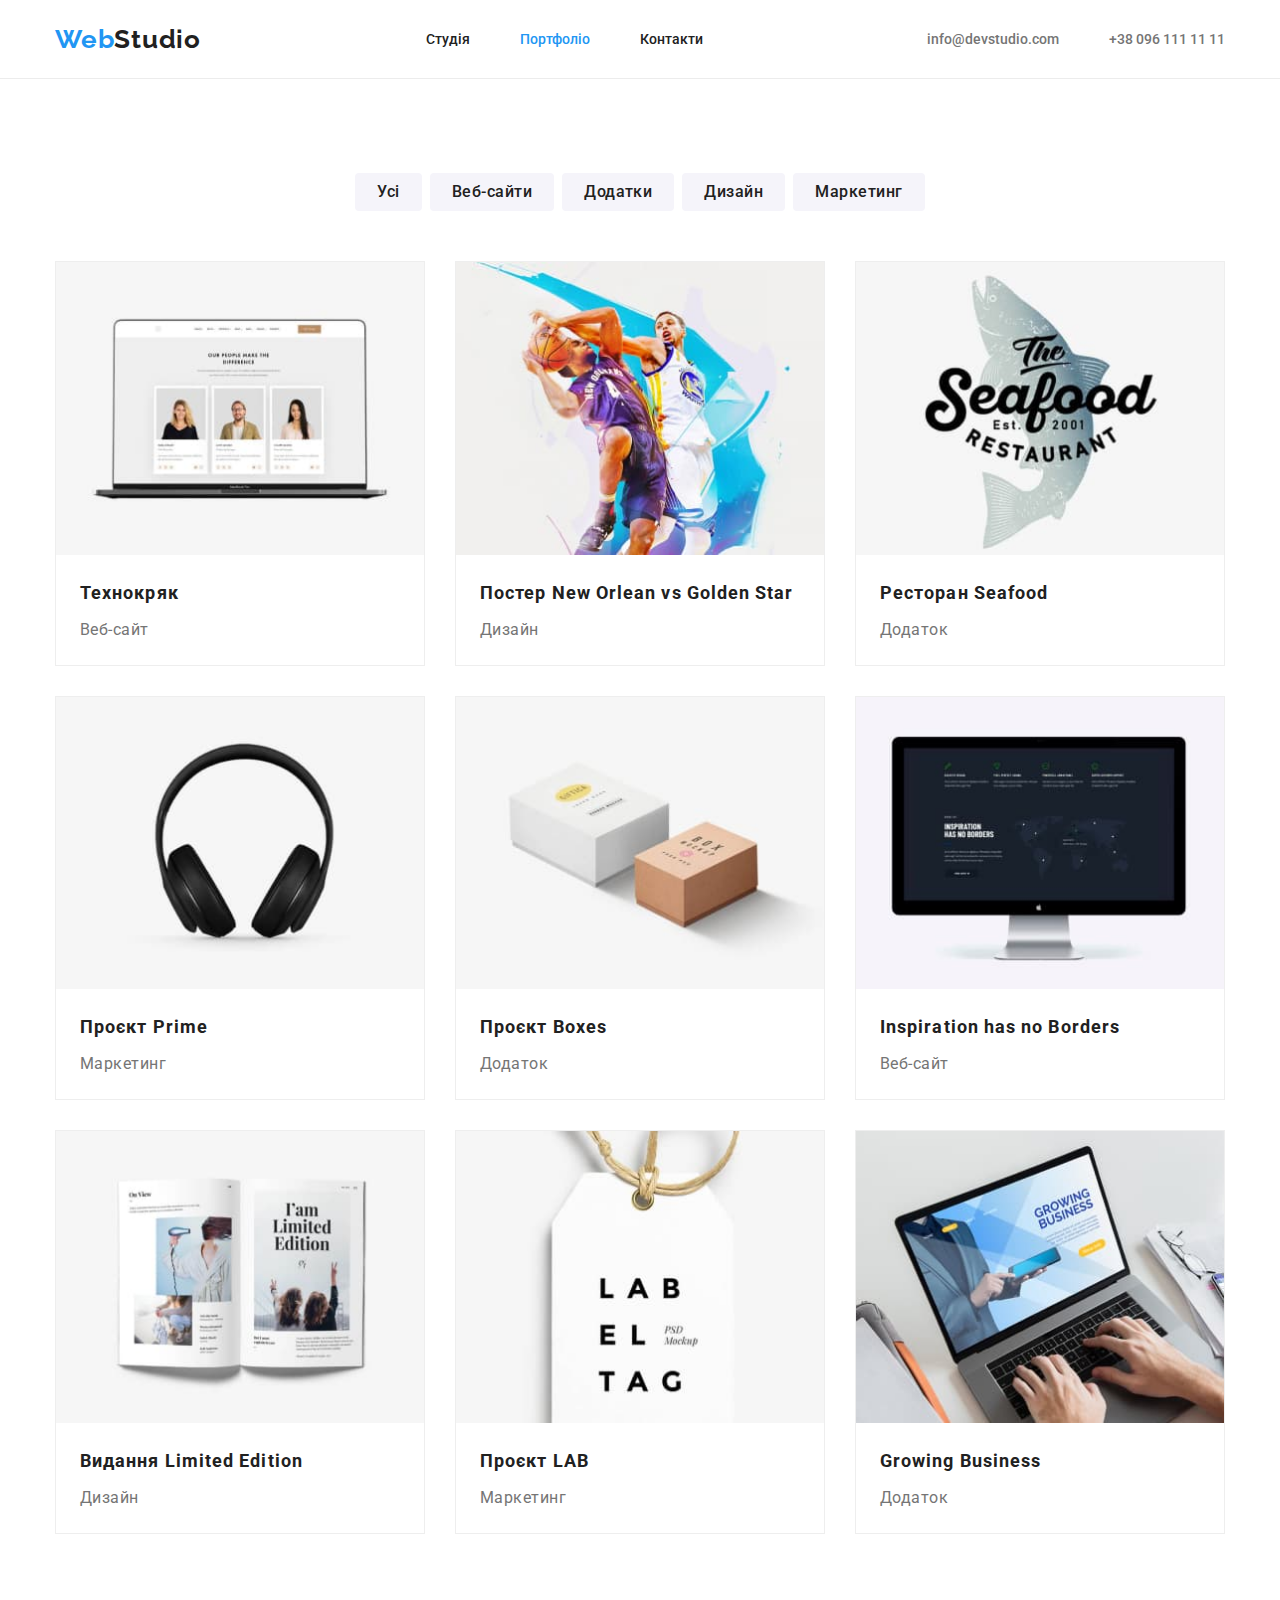
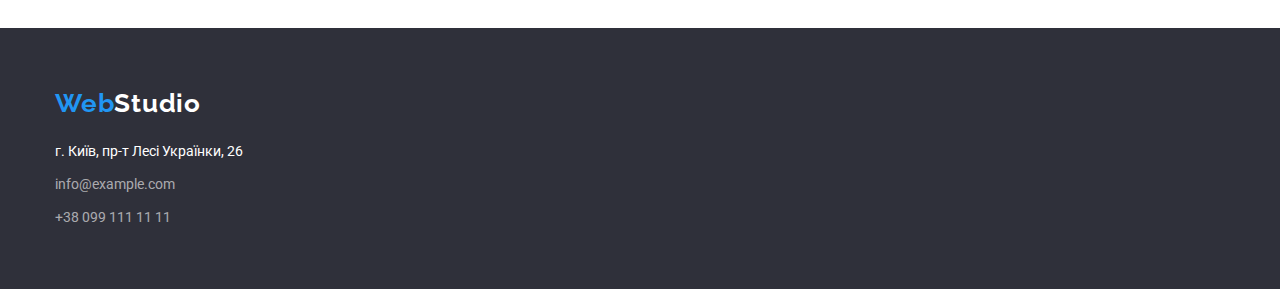
==== portfolio.html @ 7d808820 "Done almost 75%" ====
<!DOCTYPE html>
<html lang="uk">
  <head>
    <meta charset="UTF-8" />
    <meta http-equiv="X-UA-Compatible" content="IE=edge" />
    <meta name="viewport" content="width=device-width, initial-scale=1.0" />
    <title>Портфоліо</title>
    <link
      href="https://fonts.googleapis.com/css2?family=Raleway:wght@700&family=Roboto:wght@400;500;700;900&display=swap"
      rel="stylesheet"
    />
    <link rel="stylesheet" href="./css/modern-normalize.css" />
    <link rel="stylesheet" href="./css/style.css" />
  </head>
  <body>
    <!-- HEADER -->
    <header>
      <div class="container header">
        <a href="./index.html" class="header-logo"><span>Web</span>Studio</a>
        <nav>
          <ul class="header-list">
            <li class="header-item">
              <a href="./index.html" class="header-link">Студія</a>
            </li>
            <li class="header-item">
              <a href="./portfolio.html" class="header-link special current"
                >Портфоліо</a
              >
            </li>
            <li class="header-item">
              <a href="#" class="header-link">Контакти</a>
            </li>
          </ul>
        </nav>
        <ul class="header-list">
          <li class="header-item">
            <a href="mailto:info@devstudio.com" class="header-contact special"
              >info@devstudio.com</a
            >
          </li>
          <li class="header-item">
            <a href="tel:+380961111111" class="header-contact"
              >+38 096 111 11 11</a
            >
          </li>
        </ul>
      </div>
    </header>
    <!-- MAIN -->
    <main>
      <!-- FIRST SECTION -->
      <section class="portfolio section">
        <div class="container">
          <h1 class="visually-hidden">Портфоліо</h1>
          <ul class="buttons-list">
            <li class="buttons-item">
              <button type="button" class="btn">Усі</button>
            </li>
            <li class="buttons-item">
              <button type="button" class="btn">Веб-сайти</button>
            </li>
            <li class="buttons-item">
              <button type="button" class="btn">Додатки</button>
            </li>
            <li class="buttons-item">
              <button type="button" class="btn">Дизайн</button>
            </li>
            <li class="buttons-item">
              <button type="button" class="btn">Маркетинг</button>
            </li>
          </ul>
          <ul class="portfolio-cards">
            <li class="portfolio-item">
              <a href="" class="portfolio-link">
                <img
                  src="./images/img.jpg"
                  alt="Веб-сайт"
                  width="370"
                  class="portfolio-img"
                />
                <div class="portfolio-content">
                  <h2 class="portfolio-title">Технокряк</h2>
                  <p class="portfolio-text">Веб-сайт</p>
                </div>
              </a>
            </li>
            <li class="portfolio-item">
              <a href="" class="portfolio-link">
                <img
                  src="./images/2img.jpg"
                  alt="Дизайн"
                  width="370"
                  class="portfolio-img"
                />
                <div class="portfolio-content">
                  <h2 class="portfolio-title">
                    Постер New Orlean vs Golden Star
                  </h2>
                  <p class="portfolio-text">Дизайн</p>
                </div>
              </a>
            </li>
            <li class="portfolio-item">
              <a href="" class="portfolio-link">
                <img
                  src="./images/3img.jpg"
                  alt="Додаток"
                  width="370"
                  class="portfolio-img"
                />
                <div class="portfolio-content">
                  <h2 class="portfolio-title">Ресторан Seafood</h2>
                  <p class="portfolio-text">Додаток</p>
                </div>
              </a>
            </li>
            <li class="portfolio-item">
              <a href="" class="portfolio-link">
                <img
                  src="./images/4img.jpg"
                  alt="Маркетинг"
                  width="370"
                  class="portfolio-img"
                />
                <div class="portfolio-content">
                  <h2 class="portfolio-title">Проєкт Prime</h2>
                  <p class="portfolio-text">Маркетинг</p>
                </div>
              </a>
            </li>
            <li class="portfolio-item">
              <a href="" class="portfolio-link">
                <img
                  src="./images/5img.jpg"
                  alt="Додаток"
                  width="370"
                  class="portfolio-img"
                />
                <div class="portfolio-content">
                  <h2 class="portfolio-title">Проєкт Boxes</h2>
                  <p class="portfolio-text">Додаток</p>
                </div>
              </a>
            </li>
            <li class="portfolio-item">
              <a href="" class="portfolio-link">
                <img
                  src="./images/6img.jpg"
                  alt="Веб-сайт"
                  width="370"
                  class="portfolio-img"
                />
                <div class="portfolio-content">
                  <h2 class="portfolio-title" lang="en">
                    Inspiration has no Borders
                  </h2>
                  <p class="portfolio-text">Веб-сайт</p>
                </div>
              </a>
            </li>
            <li class="portfolio-item">
              <a href="" class="portfolio-link">
                <img
                  src="./images/7img.jpg"
                  alt="Дизайн"
                  width="370"
                  class="portfolio-img"
                />
                <div class="portfolio-content">
                  <h2 class="portfolio-title">Видання Limited Edition</h2>
                  <p class="portfolio-text">Дизайн</p>
                </div>
              </a>
            </li>
            <li class="portfolio-item">
              <a href="" class="portfolio-link">
                <img
                  src="./images/8img.jpg"
                  alt="Маркетинг"
                  width="370"
                  class="portfolio-img"
                />
                <div class="portfolio-content">
                  <h2 class="portfolio-title">Проєкт LAB</h2>
                  <p class="portfolio-text">Маркетинг</p>
                </div>
              </a>
            </li>
            <li class="portfolio-item">
              <a href="" class="portfolio-link">
                <img
                  src="./images/9img.jpg"
                  alt="Додаток"
                  width="370"
                  class="portfolio-img"
                />
                <div class="portfolio-content">
                  <h2 class="portfolio-title" lang="en">Growing Business</h2>
                  <p class="portfolio-text">Додаток</p>
                </div>
              </a>
            </li>
          </ul>
        </div>
      </section>
    </main>
    <!-- FOOTER -->
    <footer class="footer">
      <div class="container">
        <a href="./index.html" class="footer-logo"><span>Web</span>Studio</a>
        <address class="address">
          <ul class="footer-list">
            <li class="footer-item">
              <a
                href="https://www.google.com/maps/place/%D0%B1%D1%83%D0%BB%D1%8C%D0%B2%D0%B0%D1%80+%D0%9B%D0%B5%D1%81%D1%96+%D0%A3%D0%BA%D1%80%D0%B0%D1%97%D0%BD%D0%BA%D0%B8,+26,+%D0%9A%D0%B8%D1%97%D0%B2,+%D0%A3%D0%BA%D1%80%D0%B0%D1%97%D0%BD%D0%B0,+02000/data=!4m2!3m1!1s0x40d4cf0e033ecbe9:0x57a4dffefec77da0?sa=X&ved=2ahUKEwjnmKaF4vr4AhWhmIsKHePqBRAQ8gF6BAgGEAE"
                target="_blank"
                class="footer-link inner"
              >
                г. Київ, пр-т Лесі Українки, 26</a
              >
            </li>
            <li class="footer-item">
              <a href="mailto:info@example.com" class="footer-link"
                >info@example.com
              </a>
            </li>
            <li class="footer-item">
              <a href="tel:+380991111111" class="footer-link"
                >+38 099 111 11 11
              </a>
            </li>
          </ul>
        </address>
      </div>
    </footer>
  </body>
</html>
---- css/style.css ----
:root{
    --brand-color: #212121;
    --basic-color: #FFFFFF;
    --background-color: #2F303A;
    --secondaryBg-color: #F5F4FA;
    --effect-text-color: #2196F3;
    --hover-button:#188CE8;
    --secondaryText-color: #757575;
    --footer-text-color: rgba(255,255,255,0.6);
    --font-family-ral:'Raleway', sans-serif; 
    --font-family-rob:'Roboto', sans-serif;
    --basic-border-color: #ECECEC;
    --border-color: #EEEEEE;
    --icons-color: #AFB1B8;
}
body{
    height: 100%;
    font-family: var(--font-family-rob);
    background-color: var(--basic-color);
    color: var(--brand-color);
}
ul{
    margin: 0;
    padding: 0;
}
h1,
h2,
h3,
p{
    margin: 0;
    padding: 0;
}
img{
    display: block;
    max-width: 100%;
    height: auto;
}
.section{
    width: 100%;
    padding: 94px 0;
}
::selection{
    color: var(--basic-color);
    background-color: var(--brand-color);
}
.container{
    width: 100%;
    max-width: 1200px;
    margin: 0 auto;
    padding: 0 15px;
}
/* HEADER */
header{
    border-bottom: 1px solid var(--basic-border-color);
}
.header{
    display: flex;
    align-items: center;
    justify-content: space-between;
}
.header-logo{
    font-family: var(--font-family-ral);
    font-weight: 700;
    font-size: 26px;
    letter-spacing: 0.03em;
    line-height: 1.17;
    text-decoration: none;
    color: var(--brand-color);
}
span{
    color: var(--effect-text-color);
}
.header-list{
    display: flex;
    align-items: baseline;
}
.header-item{
    list-style: none;
    display: flex;
    align-self: baseline;
}
.header-item:not(:last-child){
    margin-right: 50px;
}

.header-link{
    display: inline-block;
    padding: 31px 0;
    color: var(--brand-color);
    text-decoration:none;
    font-weight: 500;
    font-size: 14px;
    line-height: 1.17;
}
.header-link.current{
    color: var(--effect-text-color);
}
.header-contact{
    color: var(--secondaryText-color);
    text-decoration:none;
    font-weight: 500;
    font-size: 14px;
    line-height: 1.17;
}
.header-link:hover,
.header-link:focus,
.header-contact:hover,
.header-contact:focus{
    color: var(--effect-text-color);
}
.header-icon{
    margin-right: 10px;
}
.header-contact:hover,
.header-contact:focus .header-icon{
    fill: var(--effect-text-color);
}
/* FIRST SECTION */
.hero{
    background-image: linear-gradient(to right,
    rgba(47, 48, 58, 0.4),
    rgba(47, 48, 58, 0.4)),
    url(../images/Img\ \(1\).jpg);
    padding: 200px 0 200px;
    background-color: var(--background-color);
    text-align: center;
}
.hero-container{
    display: flex;
    flex-direction: column;
    justify-content: center;
    align-items: center;
}
.hero-title{
    margin-bottom: 30px;
    max-width: 696px;
    font-weight: 900;
    font-size: 44px;
    color: var(--basic-color);
    letter-spacing: 0.06em;
    line-height: 1.36;
    text-transform: uppercase;
}
.hero-btn{
    padding: 10px 32px;
    font-family: inherit;
    font-weight: 700;
    font-size: 16px;
    color: var(--basic-color);
    letter-spacing: 0.06em;
    line-height: 1.87;
    cursor: pointer;
    text-align:center;
    background-color: var(--effect-text-color);
    border-radius: 4px;
    border:none;
}
.hero-btn:hover,
.hero-btn:focus{
    background-color: var(--hover-button);
}
/* SECOND SECTION */
.visually-hidden {
    position: absolute;
      white-space: nowrap;
      width: 1px;
      height: 1px;
      overflow: hidden;
      border: 0;
      padding: 0;
      clip: rect(0 0 0 0);
      clip-path: inset(50%);
      margin: -1px;
  }
.content-list{
    display: flex;
    justify-content: center;
  }
.content-item{
    max-width: 270px;
    list-style: none;
}
.content-item:not(:last-child){
    margin-right: 30px;
}
/* .content-item::before{
    height: 120px;
    width: 270px;
    content: "";
    display: block;
    background-color: var(--secondaryBg-color);
    margin-bottom: 30px;

} */
.icon-container{
    height: 120px;
    width: 270px;
    content: "";
    display: block;
    background-color: var(--secondaryBg-color);
    margin-bottom: 30px;
    display: flex;
    align-items: center;
    justify-content: center;
}
.item-title{
    text-transform: uppercase;
    margin-bottom: 10px;
    font-size: 14px;
    line-height: 0.91;
    letter-spacing: 0.03em;
}
.item-text{
    width: 270px;
    font-size: 14px;
    color: var(--secondaryText-color);
    line-height: 1.5;
}
/* THIRD SECTION */
.holder{
    padding: 0 0 94px 0;
    text-align: center;
}
.holder-caption{
    margin-bottom: 50px;
    font-size: 36px;
    line-height:1.1719;
}
.holder-list{
    display: flex;
}
.holder-item{
    list-style: none;
}
.holder-item:not(:last-child){
    margin-right: 30px;
}
/* FOURTH SECTION */
.box{
    text-align: center;
    background-color: var(--secondaryBg-color);
}
.box-headline{
    margin-bottom: 50px;
    font-size: 36px;
    line-height: 1.1719;
}
.box-list{
    display: flex;
}
.box-item{
    list-style: none;
    background-color: var(--basic-color);
    border-radius: 0px 0px 4px 4px;
    box-shadow: 0px 1px 3px rgba(0, 0, 0, 0.12), 0px 1px 1px rgba(0, 0, 0, 0.14), 0px 2px 1px rgba(0, 0, 0, 0.2);
}
.box-item:not(:last-child){
    margin-right: 30px;
}
.box-item > img{
    margin-bottom: 30px;
}
.box-title{
    margin-bottom: 10px;
    color: var(--brand-color);
    font-weight: 500;
    font-size: 16px;
    line-height: 1.17;
    letter-spacing: 0.03em;
}
.box-text{
    margin-bottom: 16px;
    color: var(--secondaryText-color);
    font-size: 16px;
    line-height: 1.17;
    letter-spacing: 0.03em;
}
.network-links-list{
    display: flex;
    justify-content: center;
    list-style: none;
}
.network-link{
    width: 44px;
    height: 44px;
    display: flex;
    justify-content: center;
    align-items: center;
    border-radius: 50%;
    margin-bottom: 30px;
}
.network-link:not(:last-child){
    margin-right: 10px;
}
.network{
    fill: var(--icons-color);
}
/* .social:hover{
    fill: var(--basic-color);
} */
.network-link:hover,
.network-link:focus{
    background-color: var(--effect-text-color);
}
.network-link:hover .network{
    fill: var(--basic-color);
}
.network-link:focus .network{
    fill: var(--basic-color);
}
/* FOOTER */
.footer{
    width: 100%;
    padding: 60px 0;
    background-color: var(--background-color);
}
.address{
    font-style: normal;
}
.footer-logo{
    display: inline-block;
    margin-bottom: 20px;
    font-family: var(--font-family-ral);
    font-weight: 700;
    font-size: 26px;
    line-height: 1.17;
    letter-spacing: 0.03em;
    text-decoration: none;
    color: var(--basic-color);
}
.footer-item{
    list-style: none;
}
.footer-item:not(:last-child){
    margin-bottom: 9px;
}
.footer-link{
    display: inline-block;
    font-size: 14px;
    line-height: 1.7144;
    text-decoration: none;
    color: var(--footer-text-color);
}
.inner{
    color: var(--basic-color);
}
.footer-link:hover,
.footer-link:focus,
.inner:hover,
.inner:focus{
    color: var(--effect-text-color);
}
/* PORTFOLIO FIRST SECTION */
.headline{
    display: none;
}
.portfolio{
    padding: 94px 0 94px;
}
.buttons-list{
    margin-bottom: 50px;
    display: flex;
    align-items: center;
    justify-content: center;
}
.buttons-item{
    list-style: none;
}
.buttons-item:not(:last-child){
    margin-right: 8px;
}
.btn{
    padding: 6px 22px;
    color: var(--brand-color);
    font-size: 16px;
    font-weight: 500;
    font-family: inherit;
    line-height: 1.62;
    letter-spacing: 0.03em;
    border: none;
    border-radius: 4px;
    cursor: pointer;
    background-color: var(--secondaryBg-color);
}
.btn:active{
    color: var(--basic-color);
    background-color: var(--effect-text-color);
    border-radius: 4px;
    box-shadow: 0px 3px 1px rgba(0, 0, 0, 0.1), 0px 1px 2px rgba(0, 0, 0, 0.8), 0px 2px 2px rgba(0, 0, 0, 0.12);
}
.portfolio-cards{
    display: flex;
    flex-wrap: wrap;
    gap: 30px;
}
.portfolio-item{
    flex-basis: calc((100% - 60px) / 3);
    list-style: none;
    border: 1px solid var(--border-color);
}
.portfolio-img{
    margin-bottom: 20px;
}
.portfolio-title{
    margin-bottom: 4px;
    font-size: 18px;
    line-height: 2;
    letter-spacing: 0.06em;
}
.portfolio-text{
    margin-bottom: 20px;
    color: var(--secondaryText-color);
    font-size: 16px;
    line-height: 1.87;
    letter-spacing: 0.03em;
}
.portfolio-content{
    padding-left: 24px;
}
.portfolio-link{
    text-decoration: none;
    color: var(--brand-color);
}
.portfolio-item:hover,
.portfolio-item:focus{
    box-shadow: 0px 1px 1px rgba(0, 0, 0, 0.12), 0px 4px 4px rgba(0, 0, 0, 0.06), 1px 4px 6px rgba(0, 0, 0, 0.16);
}
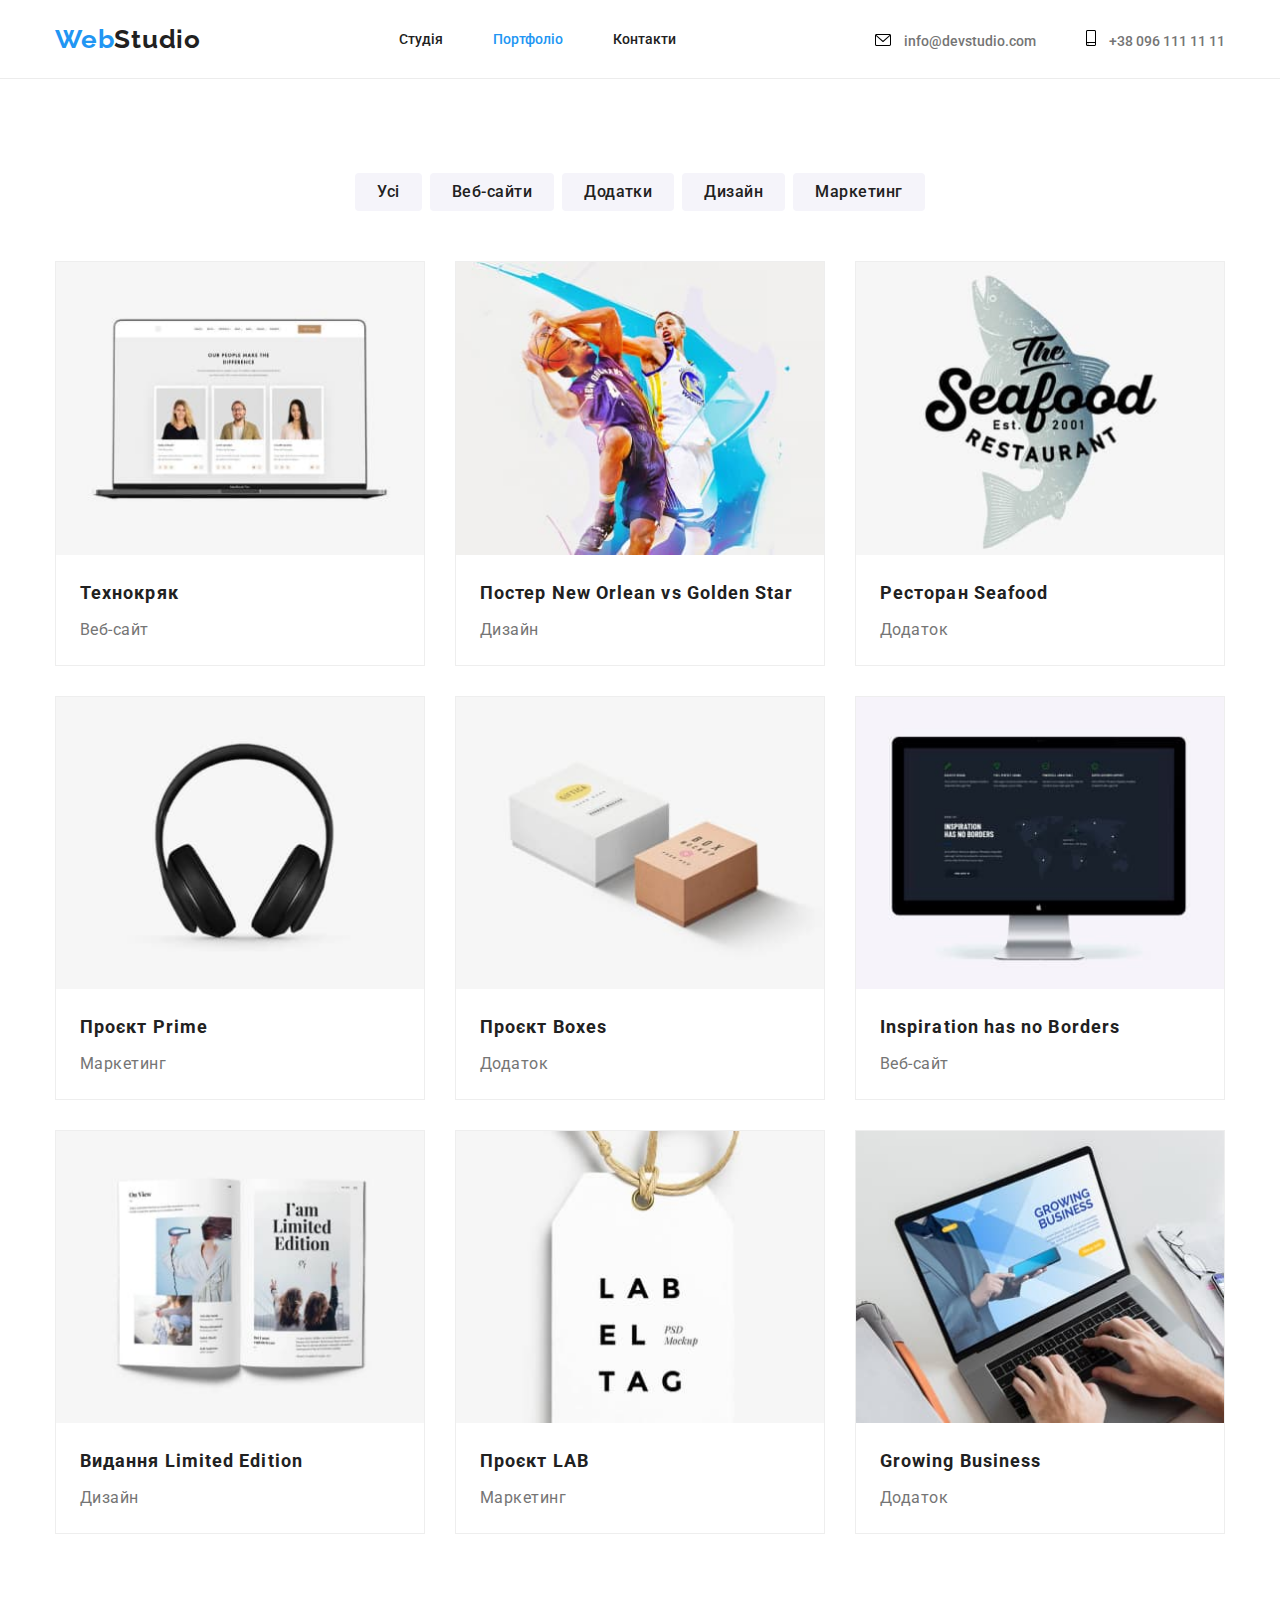
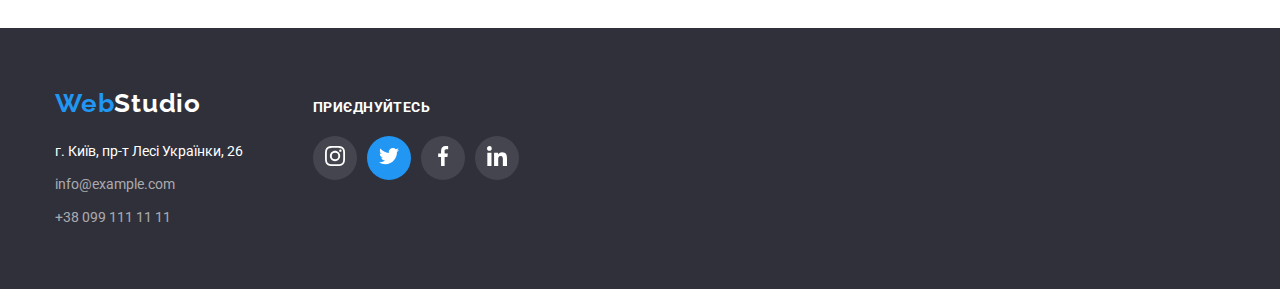
==== commit 645d8f12: "Finished" ====
--- a/portfolio.html
+++ b/portfolio.html
@@ -35,12 +35,37 @@
         <ul class="header-list">
           <li class="header-item">
             <a href="mailto:info@devstudio.com" class="header-contact special"
-              >info@devstudio.com</a
+              >
+              <svg
+                class="header-icon"
+                viewBox="0 0 43 32"
+                weight="16"
+                height="12"
+              >
+                <path
+                  d="M38.667 0H4C1.794 0 0 1.794 0 4v24c0 2.206 1.794 4 4 4h34.667c2.206 0 4-1.794 4-4V4c0-2.206-1.794-4-4-4zm0 2.667c.181 0 .353.038.511.103L21.334 18.236 3.49 2.77a1.32 1.32 0 0 1 .511-.103h34.667zm0 26.666H4A1.334 1.334 0 0 1 2.667 28V5.587L20.46 21.008a1.335 1.335 0 0 0 1.748 0L40.001 5.587V28c0 .736-.598 1.333-1.333 1.333z"
+                />
+              </svg>
+              info@devstudio.com</a
             >
           </li>
           <li class="header-item">
             <a href="tel:+380961111111" class="header-contact"
-              >+38 096 111 11 11</a
+              >
+              <svg
+                class="header-icon"
+                viewBox="0 0 20 32"
+                wiight="10"
+                height="16"
+              >
+                <path
+                  d="M17 0H3C1.346 0 0 1.346 0 3v26c0 1.654 1.346 3 3 3h14c1.654 0 3-1.346 3-3V3c0-1.654-1.346-3-3-3zM3 2h14a1 1 0 0 1 1 1v21H2V3a1 1 0 0 1 1-1zm14 28H3a1 1 0 0 1-1-1v-3h16v3a1 1 0 0 1-1 1z"
+                />
+                <path
+                  d="M4.707 27.478c.391.365.391.956 0 1.321s-1.024.365-1.414 0c-.391-.365-.391-.956 0-1.321s1.024-.365 1.414 0z"
+                />
+              </svg>
+              +38 096 111 11 11</a
             >
           </li>
         </ul>
@@ -207,30 +232,67 @@
     <!-- FOOTER -->
     <footer class="footer">
       <div class="container">
-        <a href="./index.html" class="footer-logo"><span>Web</span>Studio</a>
-        <address class="address">
-          <ul class="footer-list">
-            <li class="footer-item">
-              <a
-                href="https://www.google.com/maps/place/%D0%B1%D1%83%D0%BB%D1%8C%D0%B2%D0%B0%D1%80+%D0%9B%D0%B5%D1%81%D1%96+%D0%A3%D0%BA%D1%80%D0%B0%D1%97%D0%BD%D0%BA%D0%B8,+26,+%D0%9A%D0%B8%D1%97%D0%B2,+%D0%A3%D0%BA%D1%80%D0%B0%D1%97%D0%BD%D0%B0,+02000/data=!4m2!3m1!1s0x40d4cf0e033ecbe9:0x57a4dffefec77da0?sa=X&ved=2ahUKEwjnmKaF4vr4AhWhmIsKHePqBRAQ8gF6BAgGEAE"
-                target="_blank"
-                class="footer-link inner"
-              >
-                г. Київ, пр-т Лесі Українки, 26</a
-              >
-            </li>
-            <li class="footer-item">
-              <a href="mailto:info@example.com" class="footer-link"
-                >info@example.com
-              </a>
-            </li>
-            <li class="footer-item">
-              <a href="tel:+380991111111" class="footer-link"
-                >+38 099 111 11 11
-              </a>
-            </li>
-          </ul>
-        </address>
+        <div class="footer-container">
+          <div class="address-container">
+            <a href="./index.html" class="footer-logo"><span>Web</span>Studio</a>
+            <address class="address">
+              <ul class="footer-list">
+                <li class="footer-item">
+                  <a
+                    href="https://www.google.com/maps/place/%D0%B1%D1%83%D0%BB%D1%8C%D0%B2%D0%B0%D1%80+%D0%9B%D0%B5%D1%81%D1%96+%D0%A3%D0%BA%D1%80%D0%B0%D1%97%D0%BD%D0%BA%D0%B8,+26,+%D0%9A%D0%B8%D1%97%D0%B2,+%D0%A3%D0%BA%D1%80%D0%B0%D1%97%D0%BD%D0%B0,+02000/data=!4m2!3m1!1s0x40d4cf0e033ecbe9:0x57a4dffefec77da0?sa=X&ved=2ahUKEwjnmKaF4vr4AhWhmIsKHePqBRAQ8gF6BAgGEAE"
+                    target="_blank"
+                    class="footer-link inner"
+                  >
+                    г. Київ, пр-т Лесі Українки, 26</a
+                  >
+                </li>
+                <li class="footer-item">
+                  <a href="mailto:info@example.com" class="footer-link"
+                    >info@example.com
+                  </a>
+                </li>
+                <li class="footer-item">
+                  <a href="tel:+380991111111" class="footer-link"
+                    >+38 099 111 11 11
+                  </a>
+                </li>
+              </ul>
+            </address>
+          </div>
+          <div class="network-container">
+            <h3 class="footer-network-title">Приєднуйтесь</h3>
+            <ul class="footer-network-list">
+              <li class="footer-network-link-item">
+                <a href="" class="footer-network-link">
+                  <svg class="footer-network" width="20" height="20">
+                    <use href="./images/icons.svg#icon-instagram-2"></use>
+                  </svg>
+                </a>
+              </li>
+              <li class="footer-network-link-item">
+                <a href="" class="footer-network-link">
+                  <svg class="footer-network" width="20" height="20">
+                    <use href="./images/icons.svg#icon-twitter-1"></use>
+                  </svg>
+                </a>
+              </li>
+              <li class="footer-network-link-item">
+                <a href="" class="footer-network-link">
+                  <svg class="footer-network" width="20" height="20">
+                    <use href="./images/icons.svg#icon-facebook-1"></use>
+                  </svg>
+                </a>
+              </li>
+              <li class="footer-network-link-item">
+                <a href="" class="footer-network-link">
+                  <svg class="footer-network" width="20" height="20">
+                    <use href="./images/icons.svg#icon-linkedin-1"></use>
+                  </svg>
+                </a>
+              </li>
+            </ul>
+          </div>
+        </div>
       </div>
     </footer>
   </body>
--- a/css/style.css
+++ b/css/style.css
@@ -7,6 +7,7 @@
     --hover-button:#188CE8;
     --secondaryText-color: #757575;
     --footer-text-color: rgba(255,255,255,0.6);
+    --footer-icon-elipse: rgba(255,255,255,0.1);
     --font-family-ral:'Raleway', sans-serif; 
     --font-family-rob:'Roboto', sans-serif;
     --basic-border-color: #ECECEC;
@@ -308,6 +309,39 @@
 .network-link:focus .network{
     fill: var(--basic-color);
 }
+/* FIVETH SECTION */
+.clients-section-title{
+    margin-bottom: 50px;
+    font-size: 36px;
+    line-height: 1.16;
+    text-align: center;
+    letter-spacing: 0.03em;
+}
+.clients-list{
+    list-style: none;
+    display: flex;
+}
+.clients-item{
+    width: 170px;
+    height: 92px;
+    border: 1px solid var(--icons-color);
+    border-radius: 4px;
+    display: flex;
+    align-items: center;
+    justify-content: center;
+}
+.clients-item:not(:last-child){
+    margin-right: 30px;
+}
+.clients-item:hover{
+    border: 1px solid var(--effect-text-color);
+}
+.clients-item:hover .clients-icon{
+    fill: var(--effect-text-color);
+}
+.clients-icon{
+    fill: var(--icons-color);
+}
 /* FOOTER */
 .footer{
     width: 100%;
@@ -350,6 +384,45 @@
 .inner:focus{
     color: var(--effect-text-color);
 }
+.network-container{
+    margin-top: 12px;
+}
+.footer-network-list{
+    display: flex;
+    list-style: none;
+}
+.footer-network-link-item{
+    width: 44px;
+    height: 44px;
+    background-color: var(--footer-icon-elipse);
+    display: flex;
+    justify-content: center;
+    align-items: center;
+    border-radius: 50%;
+}
+.footer-network-link-item:nth-child(2){
+    background-color: var(--effect-text-color);
+}
+.footer-network-link-item:not(:last-child){
+    margin-right: 10px;
+}
+.footer-network{
+    fill: var(--basic-color);
+}
+.footer-network-title{
+    margin-bottom: 20px;
+    font-size: 14px;
+    line-height: 1.14;
+    letter-spacing: 0.03em;
+    text-transform: uppercase;
+    color: var(--basic-color);
+}
+.address-container{
+    margin-right: 70px;
+}
+.footer-container{
+    display: flex;
+}
 /* PORTFOLIO FIRST SECTION */
 .headline{
     display: none;
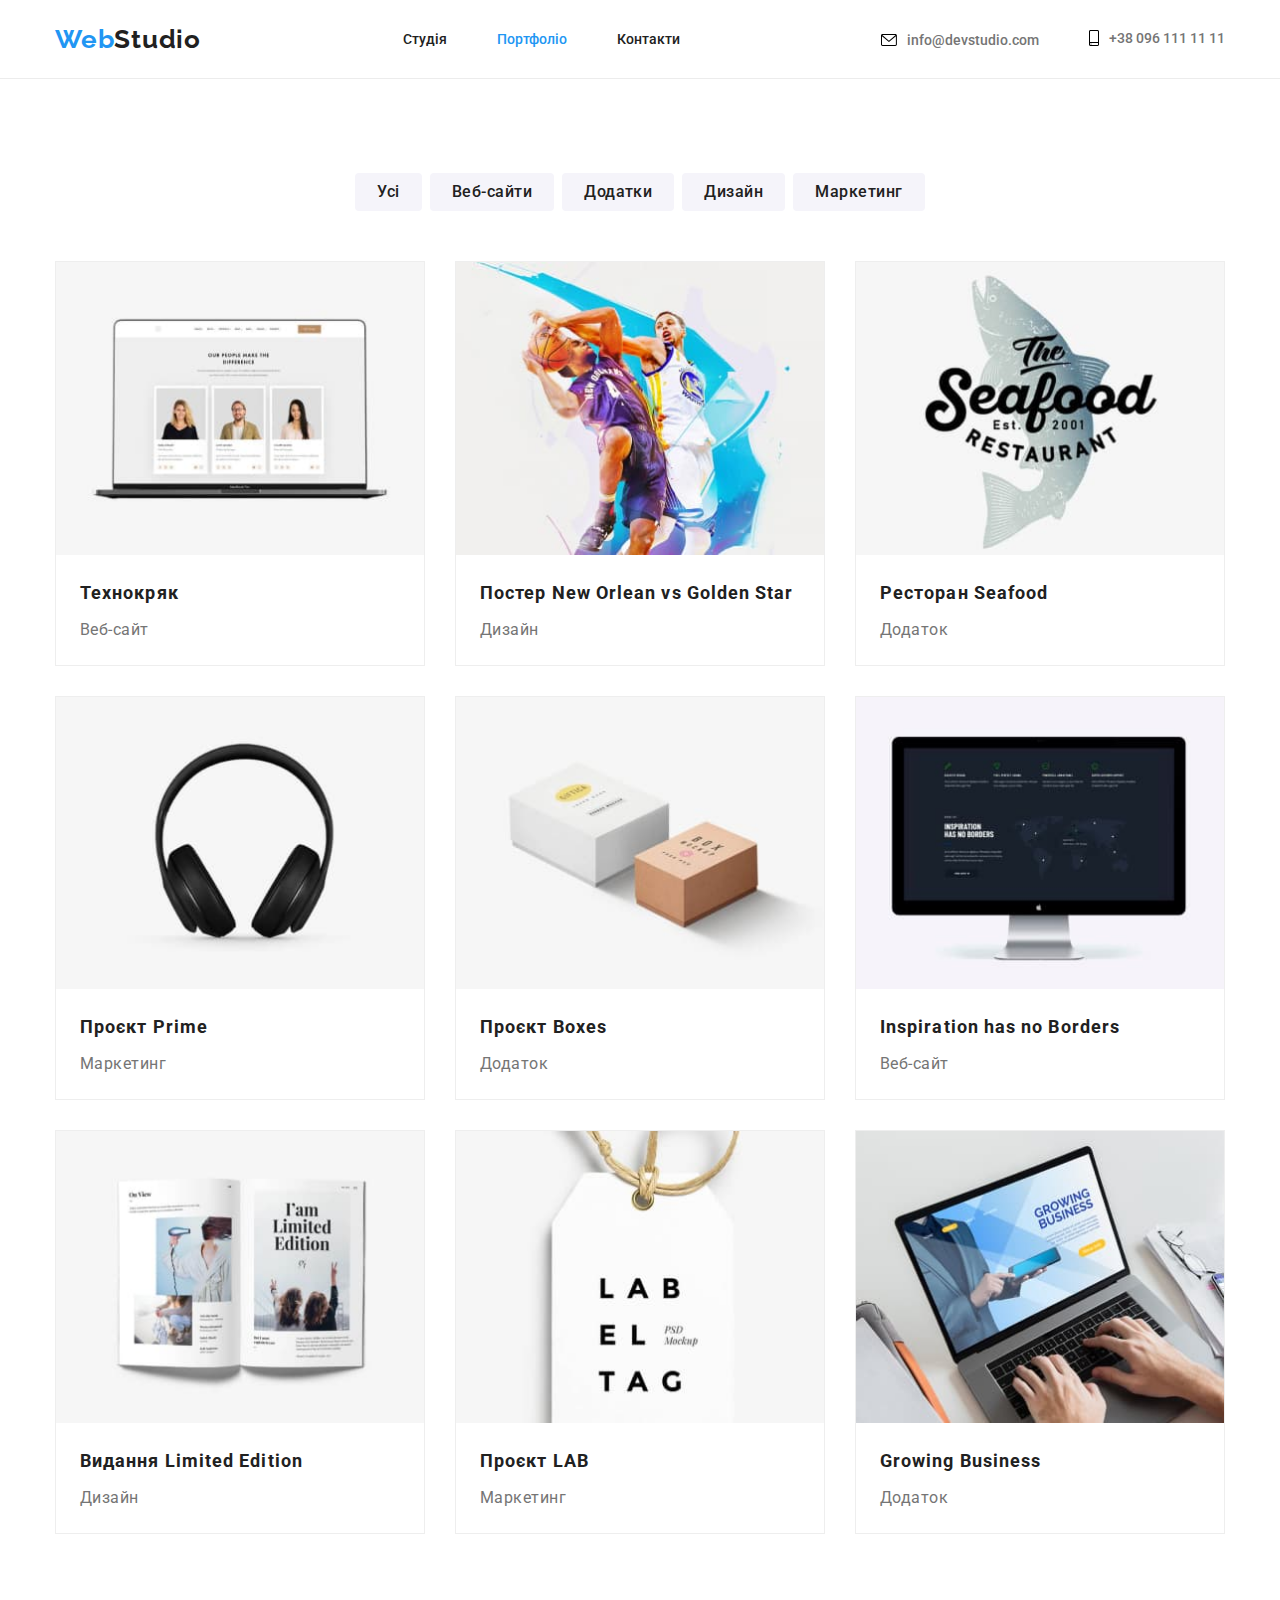
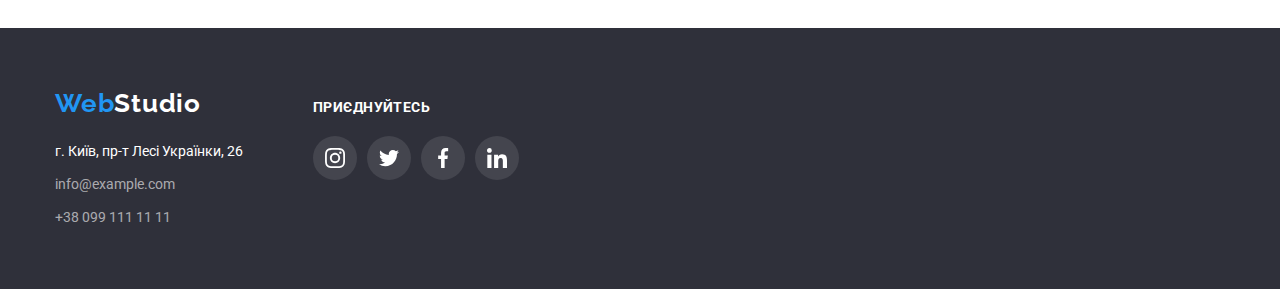
==== commit 231c5dba: "Changes" ====
--- a/portfolio.html
+++ b/portfolio.html
@@ -38,13 +38,9 @@
               >
               <svg
                 class="header-icon"
-                viewBox="0 0 43 32"
-                weight="16"
-                height="12"
-              >
-                <path
-                  d="M38.667 0H4C1.794 0 0 1.794 0 4v24c0 2.206 1.794 4 4 4h34.667c2.206 0 4-1.794 4-4V4c0-2.206-1.794-4-4-4zm0 2.667c.181 0 .353.038.511.103L21.334 18.236 3.49 2.77a1.32 1.32 0 0 1 .511-.103h34.667zm0 26.666H4A1.334 1.334 0 0 1 2.667 28V5.587L20.46 21.008a1.335 1.335 0 0 0 1.748 0L40.001 5.587V28c0 .736-.598 1.333-1.333 1.333z"
-                />
+                width="16"
+                height="12">
+                <use href="./images/icons.svg#icon-envelope"></use>
               </svg>
               info@devstudio.com</a
             >
@@ -54,16 +50,10 @@
               >
               <svg
                 class="header-icon"
-                viewBox="0 0 20 32"
-                wiight="10"
+                width="10"
                 height="16"
               >
-                <path
-                  d="M17 0H3C1.346 0 0 1.346 0 3v26c0 1.654 1.346 3 3 3h14c1.654 0 3-1.346 3-3V3c0-1.654-1.346-3-3-3zM3 2h14a1 1 0 0 1 1 1v21H2V3a1 1 0 0 1 1-1zm14 28H3a1 1 0 0 1-1-1v-3h16v3a1 1 0 0 1-1 1z"
-                />
-                <path
-                  d="M4.707 27.478c.391.365.391.956 0 1.321s-1.024.365-1.414 0c-.391-.365-.391-.956 0-1.321s1.024-.365 1.414 0z"
-                />
+              <use href="./images/icons.svg#icon-smartphone"></use>
               </svg>
               +38 096 111 11 11</a
             >
--- a/css/style.css
+++ b/css/style.css
@@ -102,6 +102,8 @@
     font-weight: 500;
     font-size: 14px;
     line-height: 1.17;
+    display: flex;
+    align-items: center;
 }
 .header-link:hover,
 .header-link:focus,
@@ -391,7 +393,7 @@
     display: flex;
     list-style: none;
 }
-.footer-network-link-item{
+.footer-network-link{
     width: 44px;
     height: 44px;
     background-color: var(--footer-icon-elipse);
@@ -400,7 +402,8 @@
     align-items: center;
     border-radius: 50%;
 }
-.footer-network-link-item:nth-child(2){
+.footer-network-link:hover,
+.footer-network-link:focus{
     background-color: var(--effect-text-color);
 }
 .footer-network-link-item:not(:last-child){
